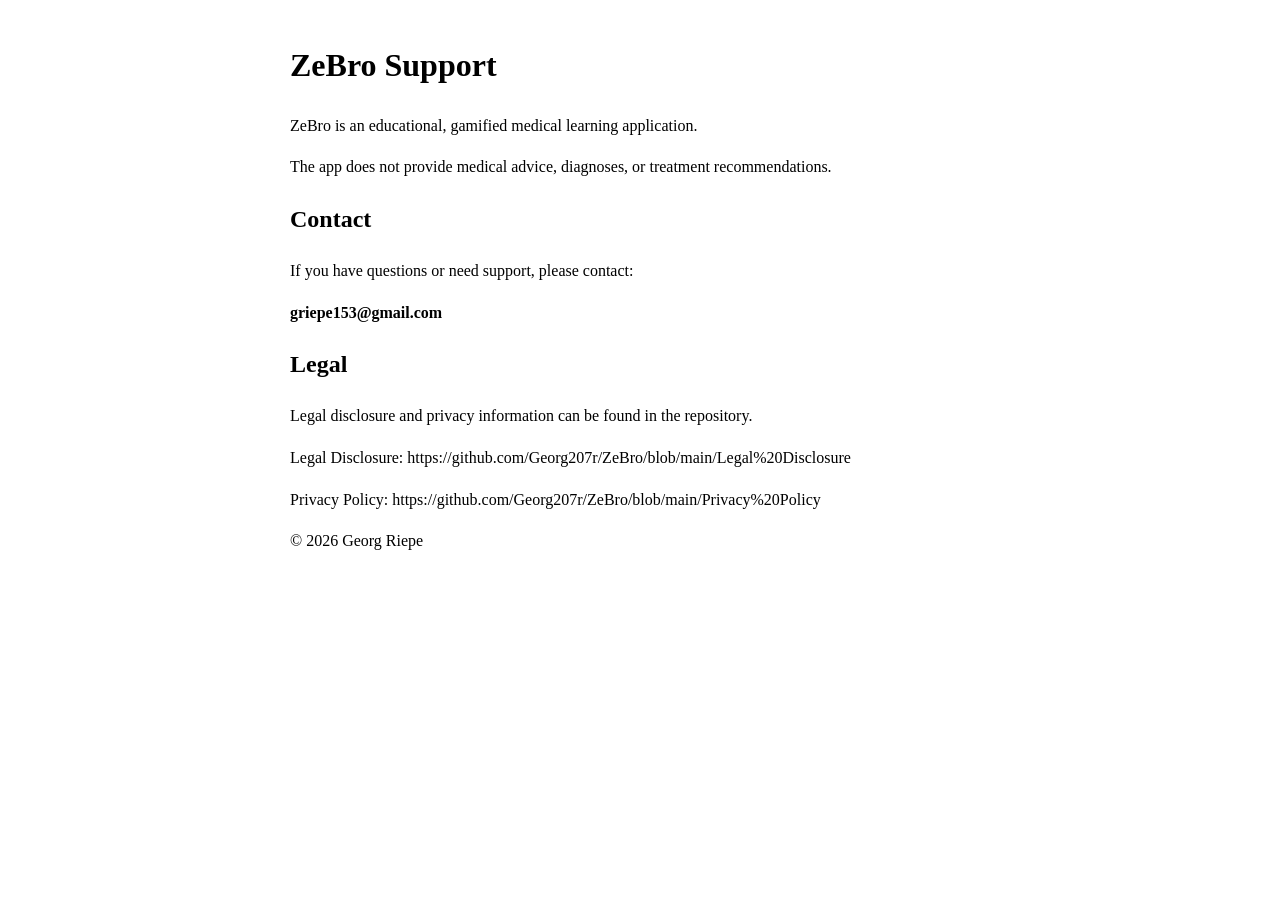
==== index.html @ 3da9a4c4 "Update index.html" ====
<!DOCTYPE html>
<html>
<head>
    <meta charset="UTF-8">
    <title>ZeBro Support</title>
</head>
<body style="font-family: -apple-system; max-width: 700px; margin: 40px auto; line-height: 1.6;">
    
    <h1>ZeBro Support</h1>

    <p>ZeBro is an educational, gamified medical learning application.</p>

    <p>The app does not provide medical advice, diagnoses, or treatment recommendations.</p>

    <h2>Contact</h2>
    <p>If you have questions or need support, please contact:</p>
    <p><strong>griepe153@gmail.com</strong></p>

    <h2>Legal</h2>
    <p>Legal disclosure and privacy information can be found in the repository.</p>
    <p>Legal Disclosure: https://github.com/Georg207r/ZeBro/blob/main/Legal%20Disclosure</p>
    <p>Privacy Policy: https://github.com/Georg207r/ZeBro/blob/main/Privacy%20Policy</p>
    
    

    <p>© 2026 Georg Riepe</p>

</body>
</html>
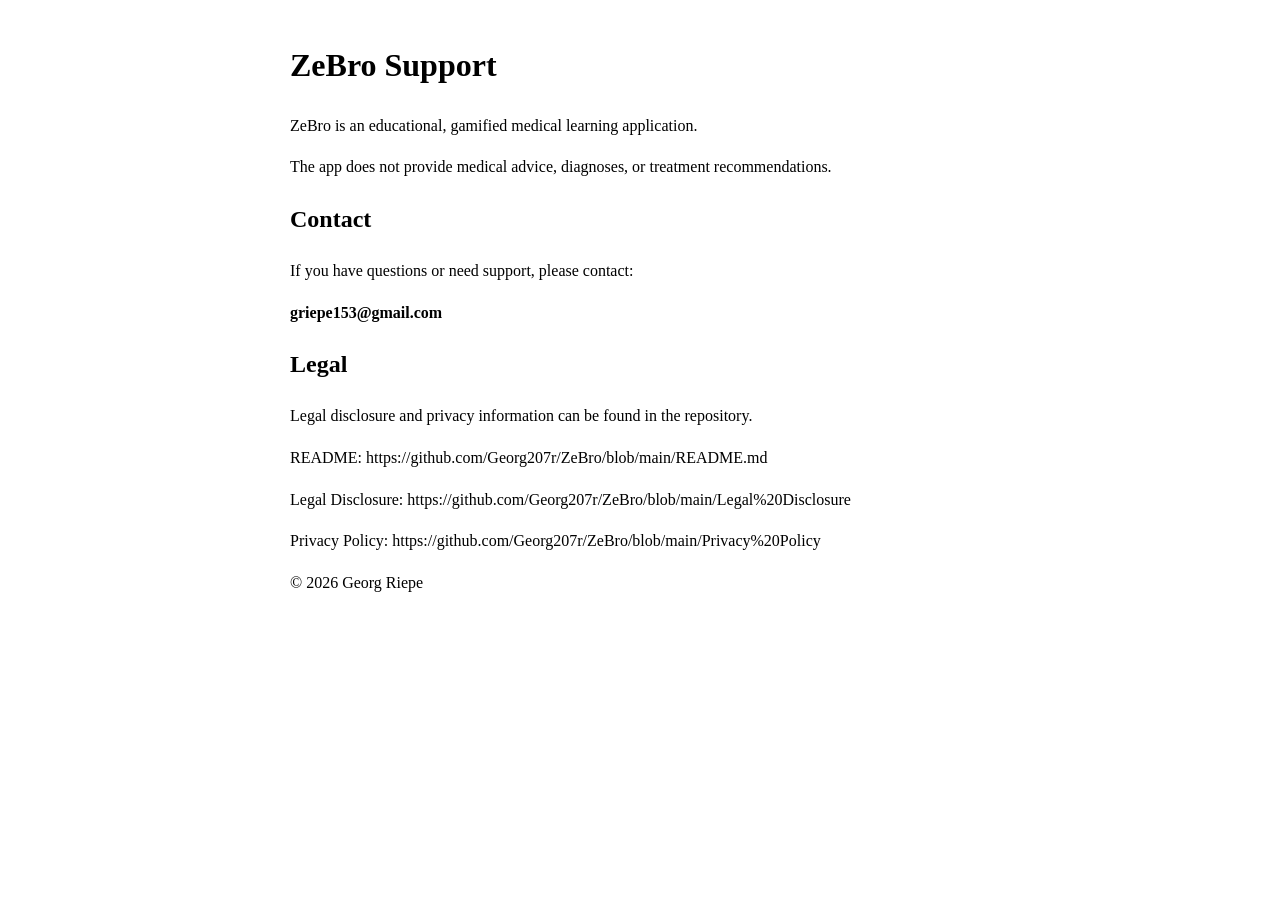
==== commit 92a9b18c: "Add README link to index.html" ====
--- a/index.html
+++ b/index.html
@@ -18,6 +18,7 @@
 
     <h2>Legal</h2>
     <p>Legal disclosure and privacy information can be found in the repository.</p>
+    <p>README: https://github.com/Georg207r/ZeBro/blob/main/README.md</p>
     <p>Legal Disclosure: https://github.com/Georg207r/ZeBro/blob/main/Legal%20Disclosure</p>
     <p>Privacy Policy: https://github.com/Georg207r/ZeBro/blob/main/Privacy%20Policy</p>
     
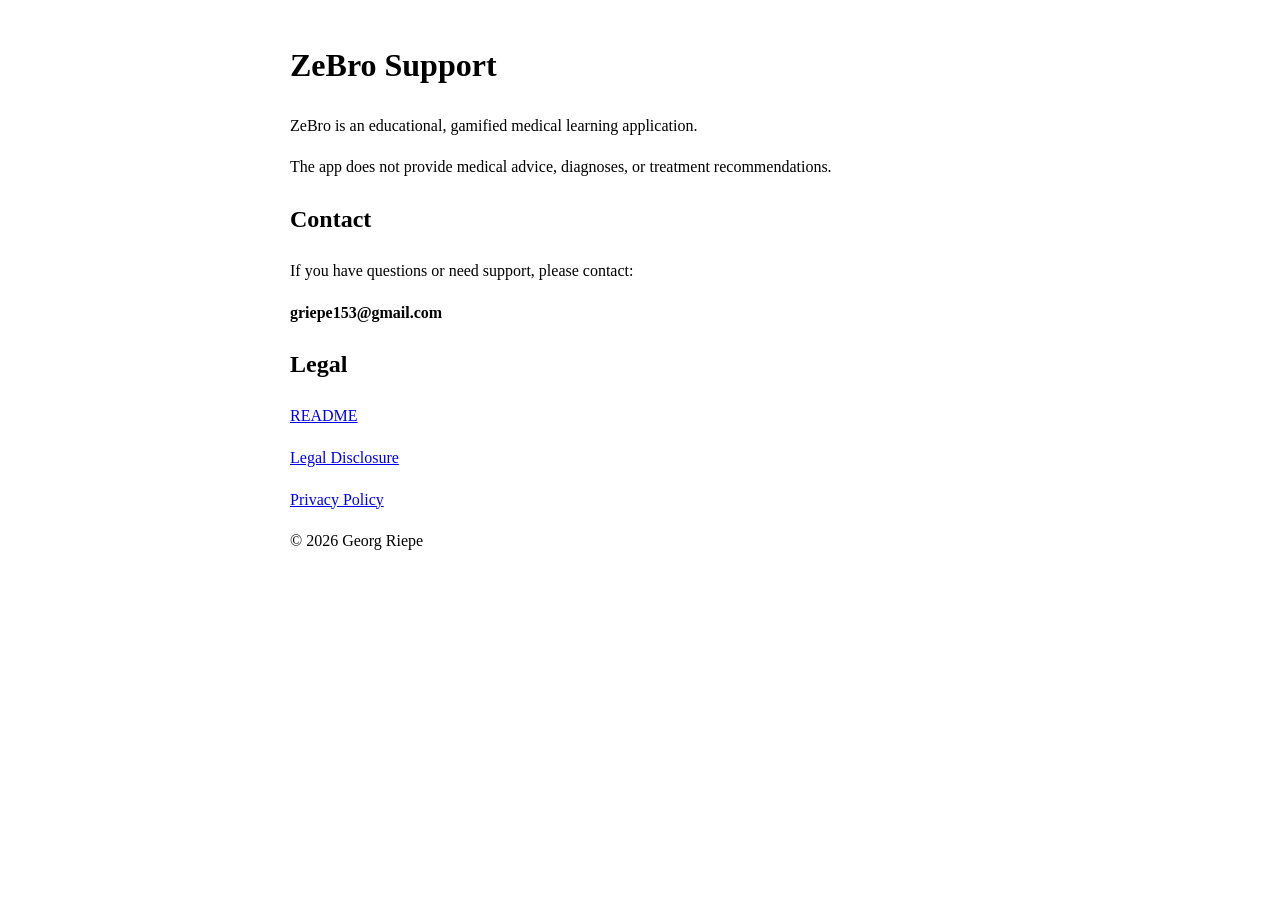
==== commit aeb788e0: "Enhance legal section with hyperlinks Added links to README, Legal Disclosure, and Privacy Policy." ====
--- a/index.html
+++ b/index.html
@@ -17,11 +17,25 @@
     <p><strong>griepe153@gmail.com</strong></p>
 
     <h2>Legal</h2>
-    <p>Legal disclosure and privacy information can be found in the repository.</p>
-    <p>README: https://github.com/Georg207r/ZeBro/blob/main/README.md</p>
-    <p>Legal Disclosure: https://github.com/Georg207r/ZeBro/blob/main/Legal%20Disclosure</p>
-    <p>Privacy Policy: https://github.com/Georg207r/ZeBro/blob/main/Privacy%20Policy</p>
+
+    <p>
+        <a href="https://github.com/Georg207r/ZeBro/blob/main/README.md" target="_blank">
+            README
+        </a>
+    </p>
     
+    <p>
+        <a href="https://github.com/Georg207r/ZeBro/blob/main/Legal%20Disclosure" target="_blank">
+            Legal Disclosure
+        </a>
+    </p>
+    
+    <p>
+        <a href="https://github.com/Georg207r/ZeBro/blob/main/Privacy%20Policy" target="_blank">
+            Privacy Policy
+        </a>
+    </p>
+
     
 
     <p>© 2026 Georg Riepe</p>
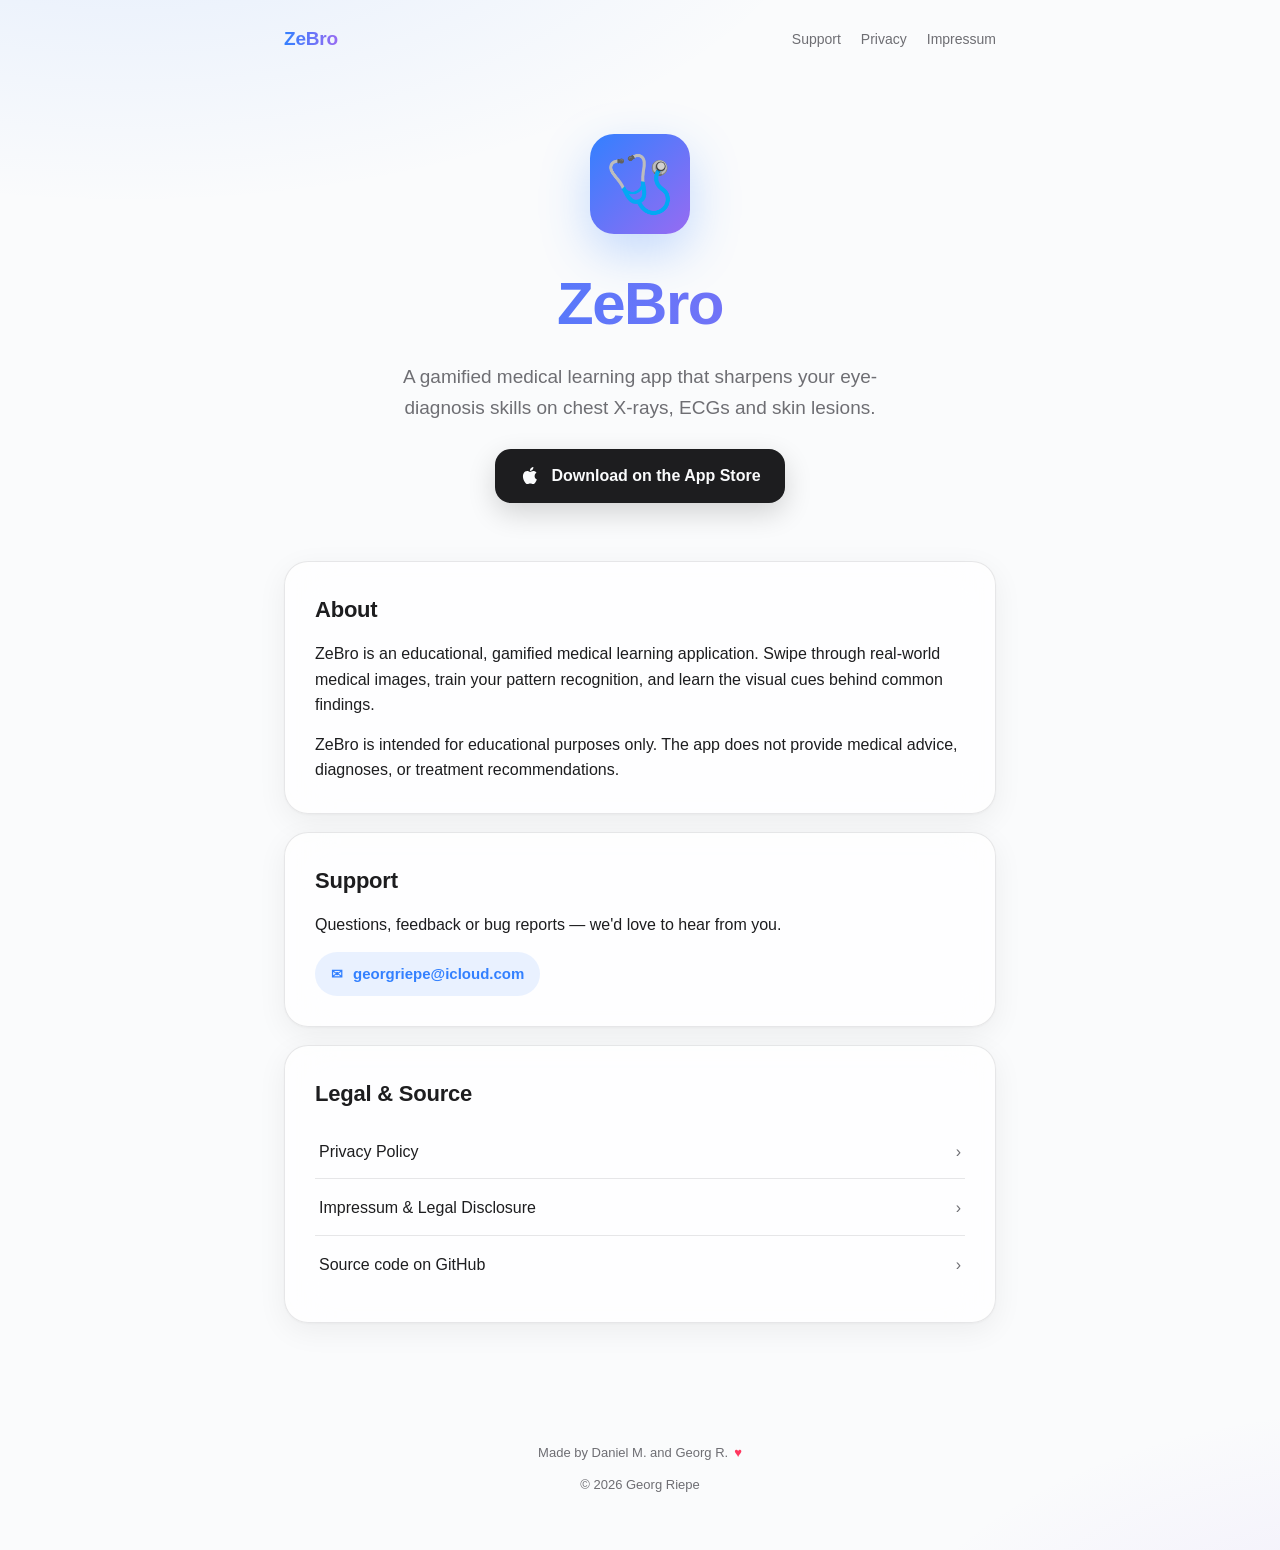
==== commit 984b4255: "Add files via upload" ====
--- a/index.html
+++ b/index.html
@@ -1,45 +1,64 @@
 <!DOCTYPE html>
-<html>
+<html lang="en">
 <head>
     <meta charset="UTF-8">
-    <title>ZeBro Support</title>
+    <meta name="viewport" content="width=device-width, initial-scale=1.0">
+    <title>ZeBro — Learn medicine by swiping</title>
+    <meta name="description" content="ZeBro is a gamified medical learning app that sharpens your eye-diagnosis skills on chest X-rays, ECGs and skin lesions.">
+    <link rel="stylesheet" href="styles.css">
 </head>
-<body style="font-family: -apple-system; max-width: 700px; margin: 40px auto; line-height: 1.6;">
-    
-    <h1>ZeBro Support</h1>
+<body>
+    <header class="site">
+        <a href="index.html" class="brand">ZeBro</a>
+        <nav class="site">
+            <a href="#support">Support</a>
+            <a href="privacy.html">Privacy</a>
+            <a href="impressum.html">Impressum</a>
+        </nav>
+    </header>
 
-    <p>ZeBro is an educational, gamified medical learning application.</p>
+    <main>
+        <section class="hero">
+            <div class="app-icon">🩺</div>
+            <h1>ZeBro</h1>
+            <p class="tagline">A gamified medical learning app that sharpens your eye-diagnosis skills on chest&nbsp;X-rays, ECGs and skin lesions.</p>
+            <a class="app-store-button" href="https://apps.apple.com/de/app/zebro/id6759303652">
+                <svg viewBox="0 0 24 24" fill="currentColor" aria-hidden="true">
+                    <path d="M17.05 12.04c-.02-2.36 1.93-3.49 2.02-3.55-1.1-1.61-2.81-1.83-3.42-1.85-1.45-.15-2.84.86-3.58.86-.74 0-1.88-.84-3.1-.82-1.58.02-3.06.93-3.87 2.36-1.65 2.87-.42 7.11 1.19 9.43.78 1.13 1.71 2.4 2.93 2.36 1.18-.05 1.62-.76 3.05-.76 1.42 0 1.82.76 3.07.74 1.27-.02 2.07-1.15 2.84-2.29.9-1.32 1.27-2.61 1.29-2.67-.03-.01-2.47-.95-2.49-3.77zM14.7 5.16c.65-.79 1.09-1.88.97-2.97-.94.04-2.07.62-2.74 1.4-.6.69-1.13 1.81-.99 2.87 1.05.08 2.11-.52 2.76-1.3z"/>
+                </svg>
+                Download on the App Store
+            </a>
+        </section>
 
-    <p>The app does not provide medical advice, diagnoses, or treatment recommendations.</p>
+        <section class="card">
+            <h2>About</h2>
+            <p>ZeBro is an educational, gamified medical learning application. Swipe through real-world medical images, train your pattern recognition, and learn the visual cues behind common findings.</p>
+            <p>ZeBro is intended for educational purposes only. The app does not provide medical advice, diagnoses, or treatment recommendations.</p>
+        </section>
 
-    <h2>Contact</h2>
-    <p>If you have questions or need support, please contact:</p>
-    <p><strong>griepe153@gmail.com</strong></p>
+        <section class="card" id="support">
+            <h2>Support</h2>
+            <p>Questions, feedback or bug reports — we'd love to hear from you.</p>
+            <div class="contact-grid">
+                <a class="contact-pill" href="mailto:georgriepe@icloud.com">
+                    <span class="icon">✉︎</span> georgriepe@icloud.com
+                </a>
+            </div>
+        </section>
 
-    <h2>Legal</h2>
+        <section class="card">
+            <h2>Legal &amp; Source</h2>
+            <ul class="links">
+                <li><a href="privacy.html">Privacy Policy</a></li>
+                <li><a href="impressum.html">Impressum &amp; Legal Disclosure</a></li>
+                <li><a href="https://github.com/Georg207r/ZeBro">Source code on GitHub</a></li>
+            </ul>
+        </section>
+    </main>
 
-    <p>
-        <a href="https://github.com/Georg207r/ZeBro/blob/main/README.md" target="_blank">
-            README
-        </a>
-    </p>
-    
-    <p>
-        <a href="https://github.com/Georg207r/ZeBro/blob/main/Legal%20Disclosure" target="_blank">
-            Legal Disclosure
-        </a>
-    </p>
-    
-    <p>
-        <a href="https://github.com/Georg207r/ZeBro/blob/main/Privacy%20Policy" target="_blank">
-            Privacy Policy
-        </a>
-    </p>
-
-    
-
-    <p>© 2026 Georg Riepe</p>
-
+    <footer class="site">
+        <p class="made">Made by Daniel M. and Georg R. <span class="heart">♥</span></p>
+        <p>© 2026 Georg Riepe</p>
+    </footer>
 </body>
 </html>
-
--- a/styles.css
+++ b/styles.css
@@ -0,0 +1,352 @@
+:root {
+    --bg: #FAFBFC;
+    --surface: rgba(255, 255, 255, 0.72);
+    --surface-solid: #ffffff;
+    --border: rgba(60, 60, 67, 0.12);
+    --text: #1d1d1f;
+    --text-muted: #6e6e73;
+    --blue: #3380FF;
+    --purple: #976BF2;
+    --shadow: 0 1px 3px rgba(0, 0, 0, 0.04), 0 8px 30px rgba(0, 0, 0, 0.06);
+}
+
+@media (prefers-color-scheme: dark) {
+    :root {
+        --bg: #0e0e10;
+        --surface: rgba(28, 28, 30, 0.72);
+        --surface-solid: #1c1c1e;
+        --border: rgba(255, 255, 255, 0.08);
+        --text: #f5f5f7;
+        --text-muted: #a1a1a6;
+        --shadow: 0 1px 3px rgba(0, 0, 0, 0.4), 0 12px 40px rgba(0, 0, 0, 0.4);
+    }
+}
+
+* { box-sizing: border-box; }
+
+html { scroll-behavior: smooth; }
+
+body {
+    font-family: -apple-system, BlinkMacSystemFont, "Segoe UI", Roboto, Helvetica, Arial, sans-serif;
+    margin: 0;
+    color: var(--text);
+    background:
+        radial-gradient(1200px 600px at 10% -10%, rgba(51, 128, 255, 0.12), transparent 60%),
+        radial-gradient(900px 500px at 110% 110%, rgba(151, 107, 242, 0.12), transparent 60%),
+        var(--bg);
+    min-height: 100vh;
+    line-height: 1.6;
+    -webkit-font-smoothing: antialiased;
+    -moz-osx-font-smoothing: grayscale;
+}
+
+a { color: var(--blue); }
+
+header.site {
+    max-width: 760px;
+    margin: 0 auto;
+    padding: 24px;
+    display: flex;
+    align-items: center;
+    justify-content: space-between;
+    gap: 16px;
+}
+
+.brand {
+    font-weight: 700;
+    font-size: 19px;
+    text-decoration: none;
+    letter-spacing: -0.01em;
+    background: linear-gradient(90deg, var(--blue), var(--purple));
+    -webkit-background-clip: text;
+    background-clip: text;
+    color: transparent;
+}
+
+nav.site {
+    display: flex;
+    gap: 20px;
+    flex-wrap: wrap;
+}
+
+nav.site a {
+    color: var(--text-muted);
+    text-decoration: none;
+    font-size: 14px;
+    font-weight: 500;
+    transition: color 0.15s ease;
+}
+
+nav.site a:hover { color: var(--text); }
+
+main {
+    max-width: 760px;
+    margin: 0 auto;
+    padding: 0 24px 64px;
+}
+
+.hero {
+    text-align: center;
+    padding: 56px 16px 40px;
+}
+
+.app-icon {
+    width: 100px;
+    height: 100px;
+    border-radius: 24px;
+    background: linear-gradient(135deg, var(--blue), var(--purple));
+    display: flex;
+    align-items: center;
+    justify-content: center;
+    margin: 0 auto 22px;
+    box-shadow: 0 18px 50px rgba(51, 128, 255, 0.28);
+    color: white;
+    font-size: 56px;
+    line-height: 1;
+}
+
+.hero h1 {
+    font-size: 60px;
+    font-weight: 700;
+    letter-spacing: -0.025em;
+    margin: 0 0 10px;
+    background: linear-gradient(90deg, var(--blue), var(--purple));
+    -webkit-background-clip: text;
+    background-clip: text;
+    color: transparent;
+}
+
+.hero .tagline {
+    font-size: 19px;
+    color: var(--text-muted);
+    max-width: 540px;
+    margin: 0 auto 26px;
+}
+
+.app-store-button {
+    display: inline-flex;
+    align-items: center;
+    gap: 10px;
+    padding: 14px 24px;
+    background: var(--text);
+    color: var(--bg);
+    border-radius: 16px;
+    text-decoration: none;
+    font-weight: 600;
+    font-size: 16px;
+    transition: transform 0.15s ease, box-shadow 0.15s ease;
+    box-shadow: 0 10px 28px rgba(0, 0, 0, 0.16);
+}
+
+.app-store-button:hover {
+    transform: translateY(-1px);
+    box-shadow: 0 14px 34px rgba(0, 0, 0, 0.2);
+}
+
+.app-store-button svg {
+    width: 22px;
+    height: 22px;
+}
+
+.card {
+    background: var(--surface);
+    backdrop-filter: saturate(180%) blur(24px);
+    -webkit-backdrop-filter: saturate(180%) blur(24px);
+    border: 1px solid var(--border);
+    border-radius: 24px;
+    padding: 30px;
+    margin: 18px 0;
+    box-shadow: var(--shadow);
+}
+
+.card h2 {
+    margin: 0 0 14px;
+    font-size: 22px;
+    font-weight: 600;
+    letter-spacing: -0.01em;
+}
+
+.card h3 {
+    margin: 22px 0 8px;
+    font-size: 17px;
+    font-weight: 600;
+}
+
+.card p {
+    margin: 0 0 14px;
+    color: var(--text);
+}
+
+.card p:last-child { margin-bottom: 0; }
+
+.contact-grid {
+    display: flex;
+    flex-wrap: wrap;
+    gap: 12px;
+    margin-top: 4px;
+}
+
+.contact-pill {
+    display: inline-flex;
+    align-items: center;
+    gap: 10px;
+    padding: 10px 16px;
+    border-radius: 999px;
+    background: rgba(51, 128, 255, 0.10);
+    color: var(--blue);
+    text-decoration: none;
+    font-weight: 600;
+    font-size: 15px;
+    transition: background 0.15s ease, transform 0.15s ease;
+}
+
+.contact-pill:hover {
+    background: rgba(51, 128, 255, 0.16);
+    transform: translateY(-1px);
+}
+
+.contact-pill .icon {
+    font-size: 14px;
+}
+
+.card ul.links {
+    list-style: none;
+    padding: 0;
+    margin: 0;
+    display: flex;
+    flex-direction: column;
+    gap: 2px;
+}
+
+.card ul.links li a {
+    display: flex;
+    align-items: center;
+    justify-content: space-between;
+    padding: 14px 4px;
+    color: var(--text);
+    text-decoration: none;
+    border-bottom: 1px solid var(--border);
+    font-weight: 500;
+    transition: color 0.15s ease;
+}
+
+.card ul.links li:last-child a { border-bottom: none; }
+
+.card ul.links li a:hover { color: var(--blue); }
+
+.card ul.links li a::after {
+    content: "›";
+    color: var(--text-muted);
+    font-weight: 400;
+    transition: transform 0.15s ease;
+}
+
+.card ul.links li a:hover::after { transform: translateX(2px); }
+
+.note {
+    background: rgba(51, 128, 255, 0.08);
+    border-left: 3px solid var(--blue);
+    padding: 14px 18px;
+    border-radius: 12px;
+    font-size: 14px;
+    color: var(--text-muted);
+    margin: 0 0 28px;
+}
+
+.legal-content h1 {
+    font-size: 36px;
+    letter-spacing: -0.02em;
+    margin: 0 0 8px;
+}
+
+.legal-content > .lang-label {
+    display: inline-block;
+    font-size: 12px;
+    font-weight: 700;
+    letter-spacing: 0.08em;
+    color: var(--text-muted);
+    text-transform: uppercase;
+    padding: 6px 12px;
+    border-radius: 999px;
+    background: var(--border);
+    margin-bottom: 24px;
+}
+
+.legal-content h2 {
+    margin-top: 32px;
+    font-size: 22px;
+    font-weight: 600;
+    letter-spacing: -0.01em;
+}
+
+.legal-content h2:first-of-type { margin-top: 8px; }
+
+.legal-content h3 {
+    margin: 24px 0 8px;
+    font-size: 17px;
+    font-weight: 600;
+}
+
+.legal-content p {
+    color: var(--text);
+    margin: 0 0 14px;
+}
+
+.legal-content address {
+    font-style: normal;
+    color: var(--text);
+    margin: 8px 0 20px;
+}
+
+.divider {
+    height: 1px;
+    background: var(--border);
+    margin: 48px 0;
+    border: 0;
+}
+
+.back-link {
+    display: inline-flex;
+    align-items: center;
+    gap: 6px;
+    color: var(--text-muted);
+    text-decoration: none;
+    font-size: 14px;
+    font-weight: 500;
+    margin-bottom: 20px;
+    transition: color 0.15s ease;
+}
+
+.back-link:hover { color: var(--blue); }
+
+footer.site {
+    max-width: 760px;
+    margin: 0 auto;
+    padding: 32px 24px 48px;
+    text-align: center;
+    color: var(--text-muted);
+    font-size: 13px;
+}
+
+footer.site p { margin: 6px 0; }
+
+footer.site .made {
+    display: inline-flex;
+    align-items: center;
+    gap: 6px;
+    font-weight: 500;
+}
+
+footer.site .heart { color: #ff375f; }
+
+@media (max-width: 600px) {
+    main { padding: 0 16px 48px; }
+    header.site { padding: 20px 16px; }
+    footer.site { padding: 24px 16px 40px; }
+    .hero { padding: 36px 4px 28px; }
+    .hero h1 { font-size: 42px; }
+    .hero .tagline { font-size: 17px; }
+    .card { padding: 22px; border-radius: 20px; }
+    .legal-content h1 { font-size: 30px; }
+    .app-icon { width: 88px; height: 88px; font-size: 48px; }
+}
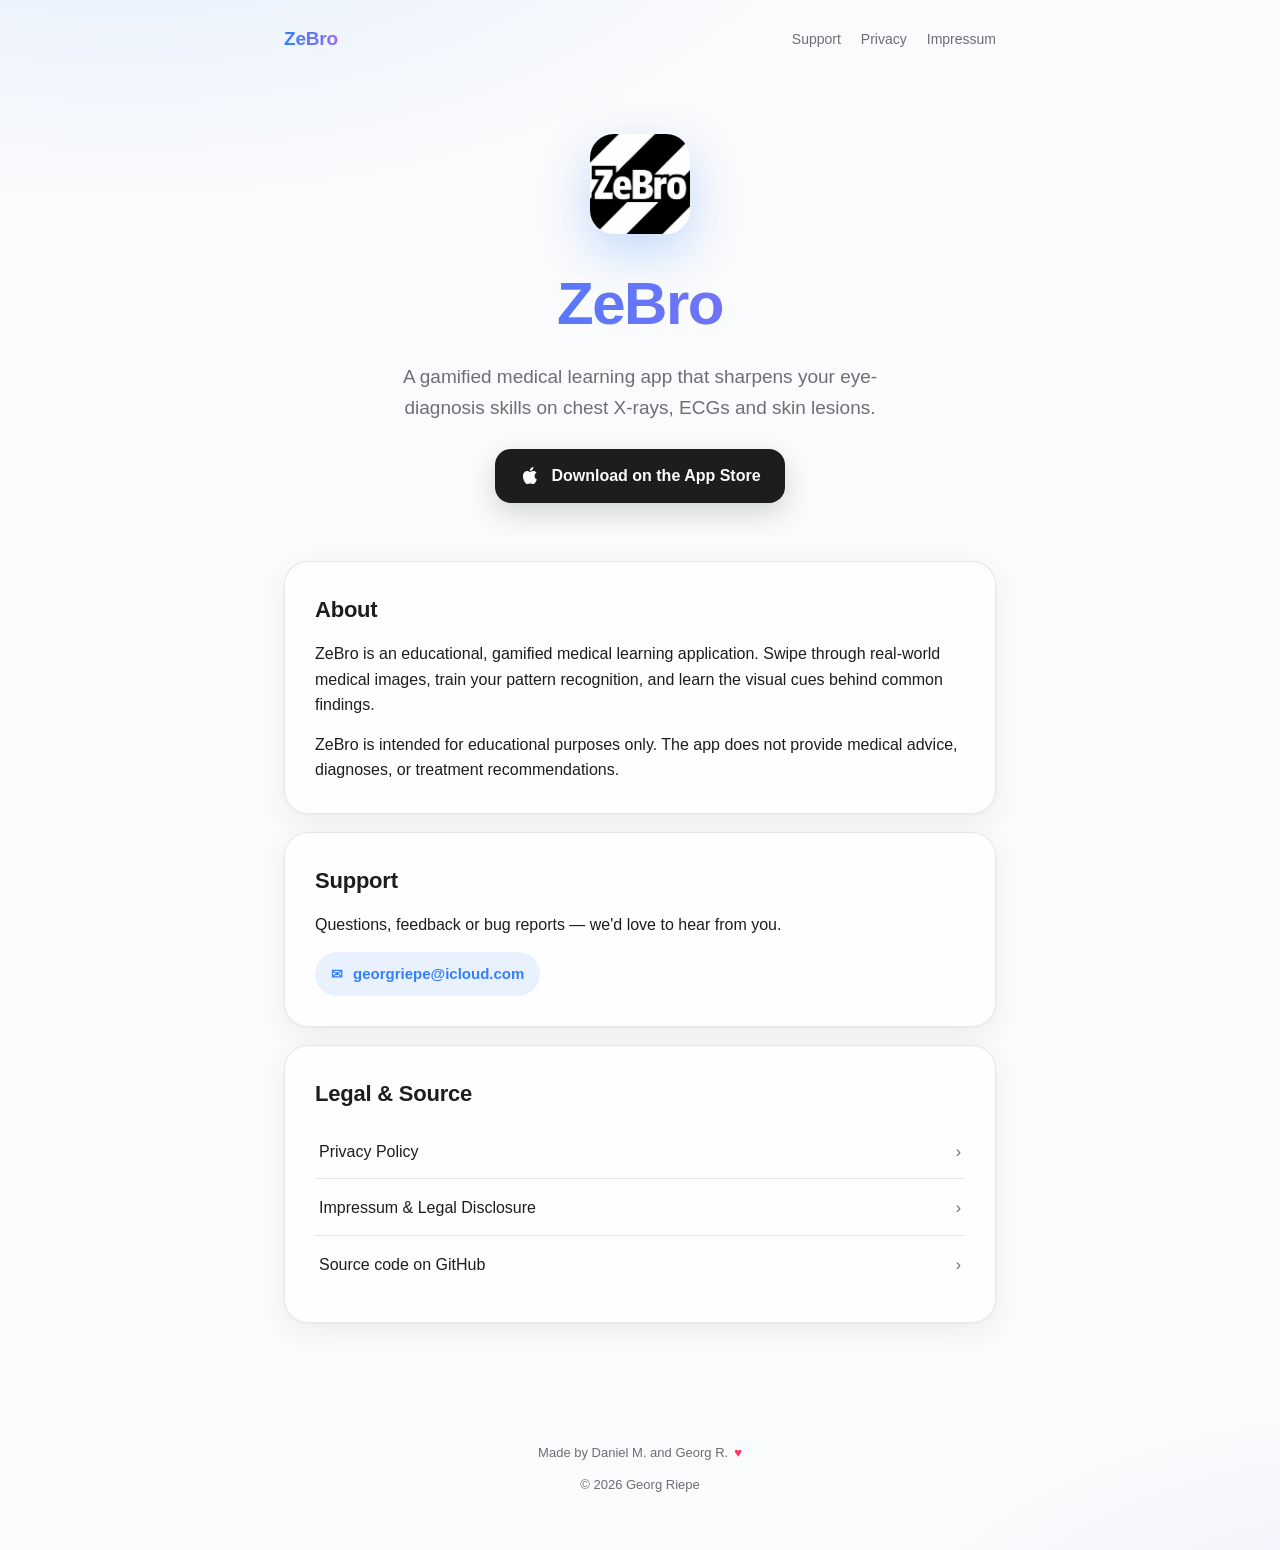
==== commit ed61b500: "app icon" ====
--- a/index.html
+++ b/index.html
@@ -19,7 +19,7 @@
 
     <main>
         <section class="hero">
-            <div class="app-icon">🩺</div>
+            <img class="app-icon" src="ChatGPT Image 13. Juli 2025, 15_27_40.png" alt="ZeBro app icon">
             <h1>ZeBro</h1>
             <p class="tagline">A gamified medical learning app that sharpens your eye-diagnosis skills on chest&nbsp;X-rays, ECGs and skin lesions.</p>
             <a class="app-store-button" href="https://apps.apple.com/de/app/zebro/id6759303652">
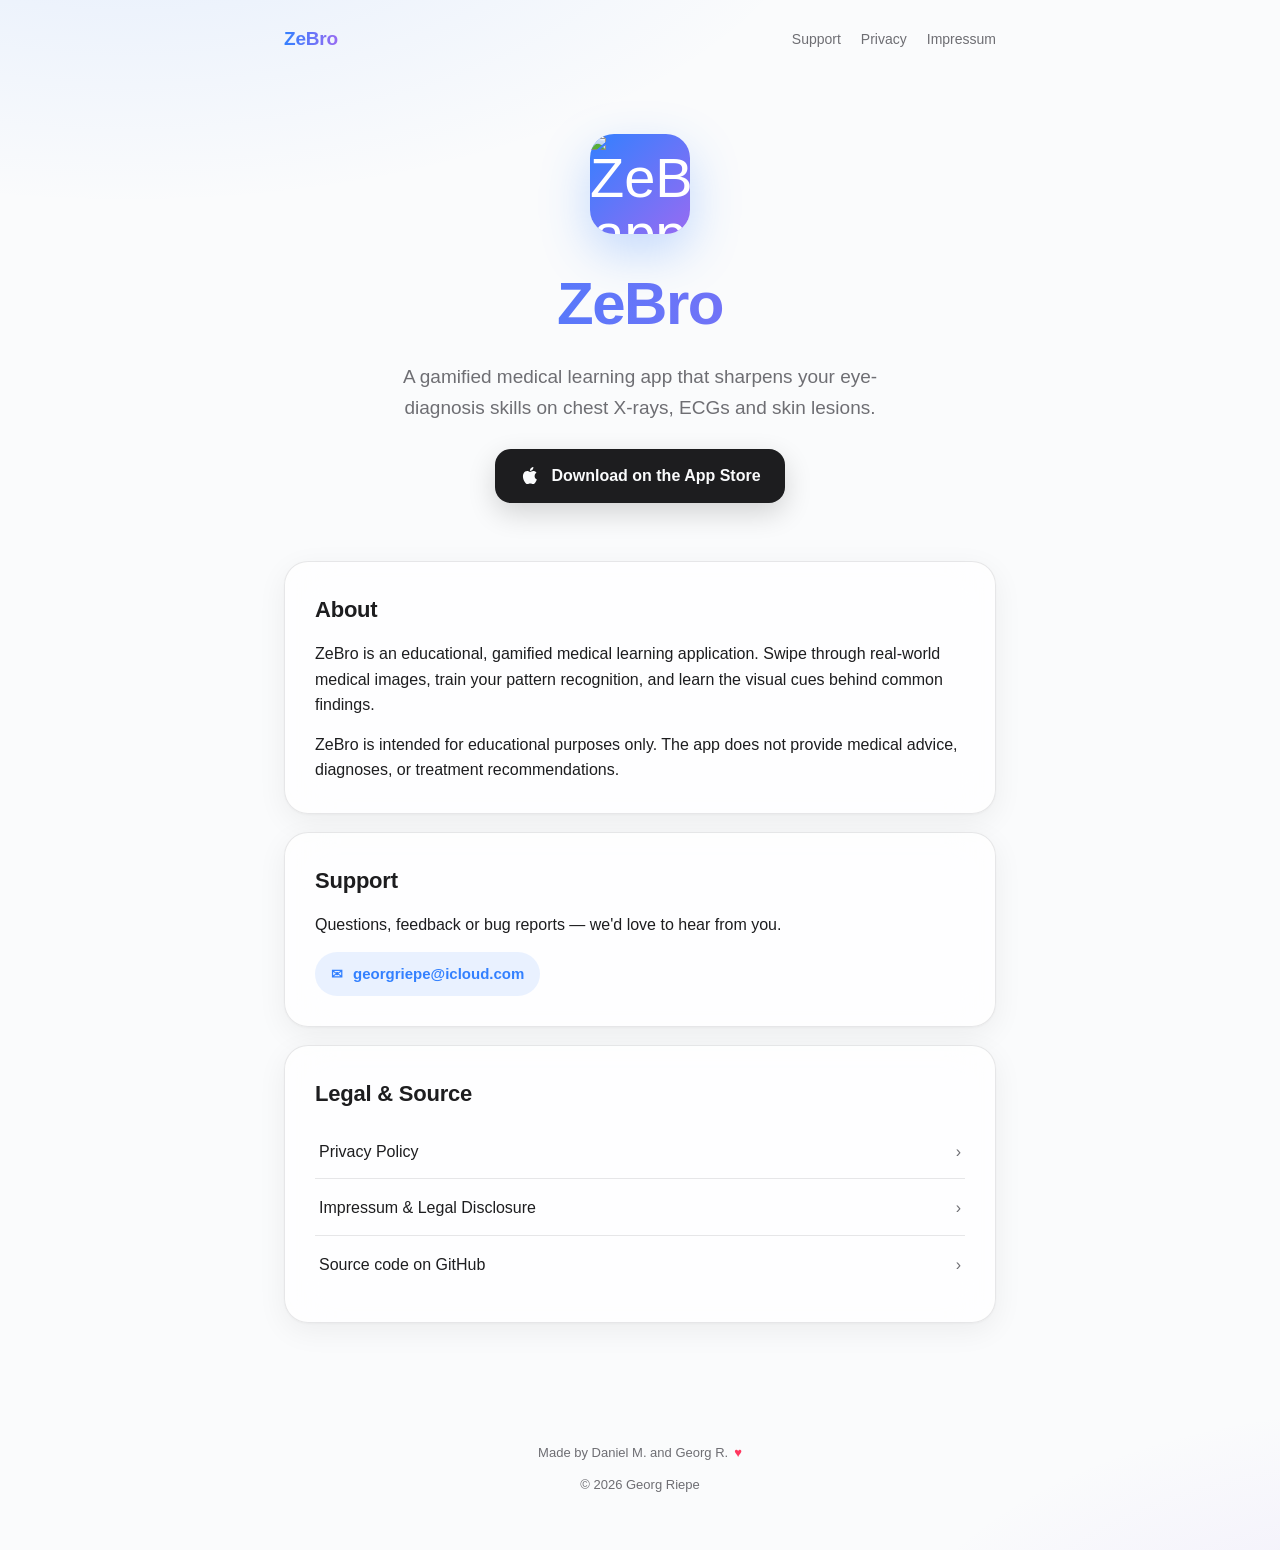
==== commit d10b0f56: "logo" ====
--- a/index.html
+++ b/index.html
@@ -19,7 +19,7 @@
 
     <main>
         <section class="hero">
-            <img class="app-icon" src="ChatGPT Image 13. Juli 2025, 15_27_40.png" alt="ZeBro app icon">
+            <img class="app-icon" src="logo.png" alt="ZeBro app icon">
             <h1>ZeBro</h1>
             <p class="tagline">A gamified medical learning app that sharpens your eye-diagnosis skills on chest&nbsp;X-rays, ECGs and skin lesions.</p>
             <a class="app-store-button" href="https://apps.apple.com/de/app/zebro/id6759303652">
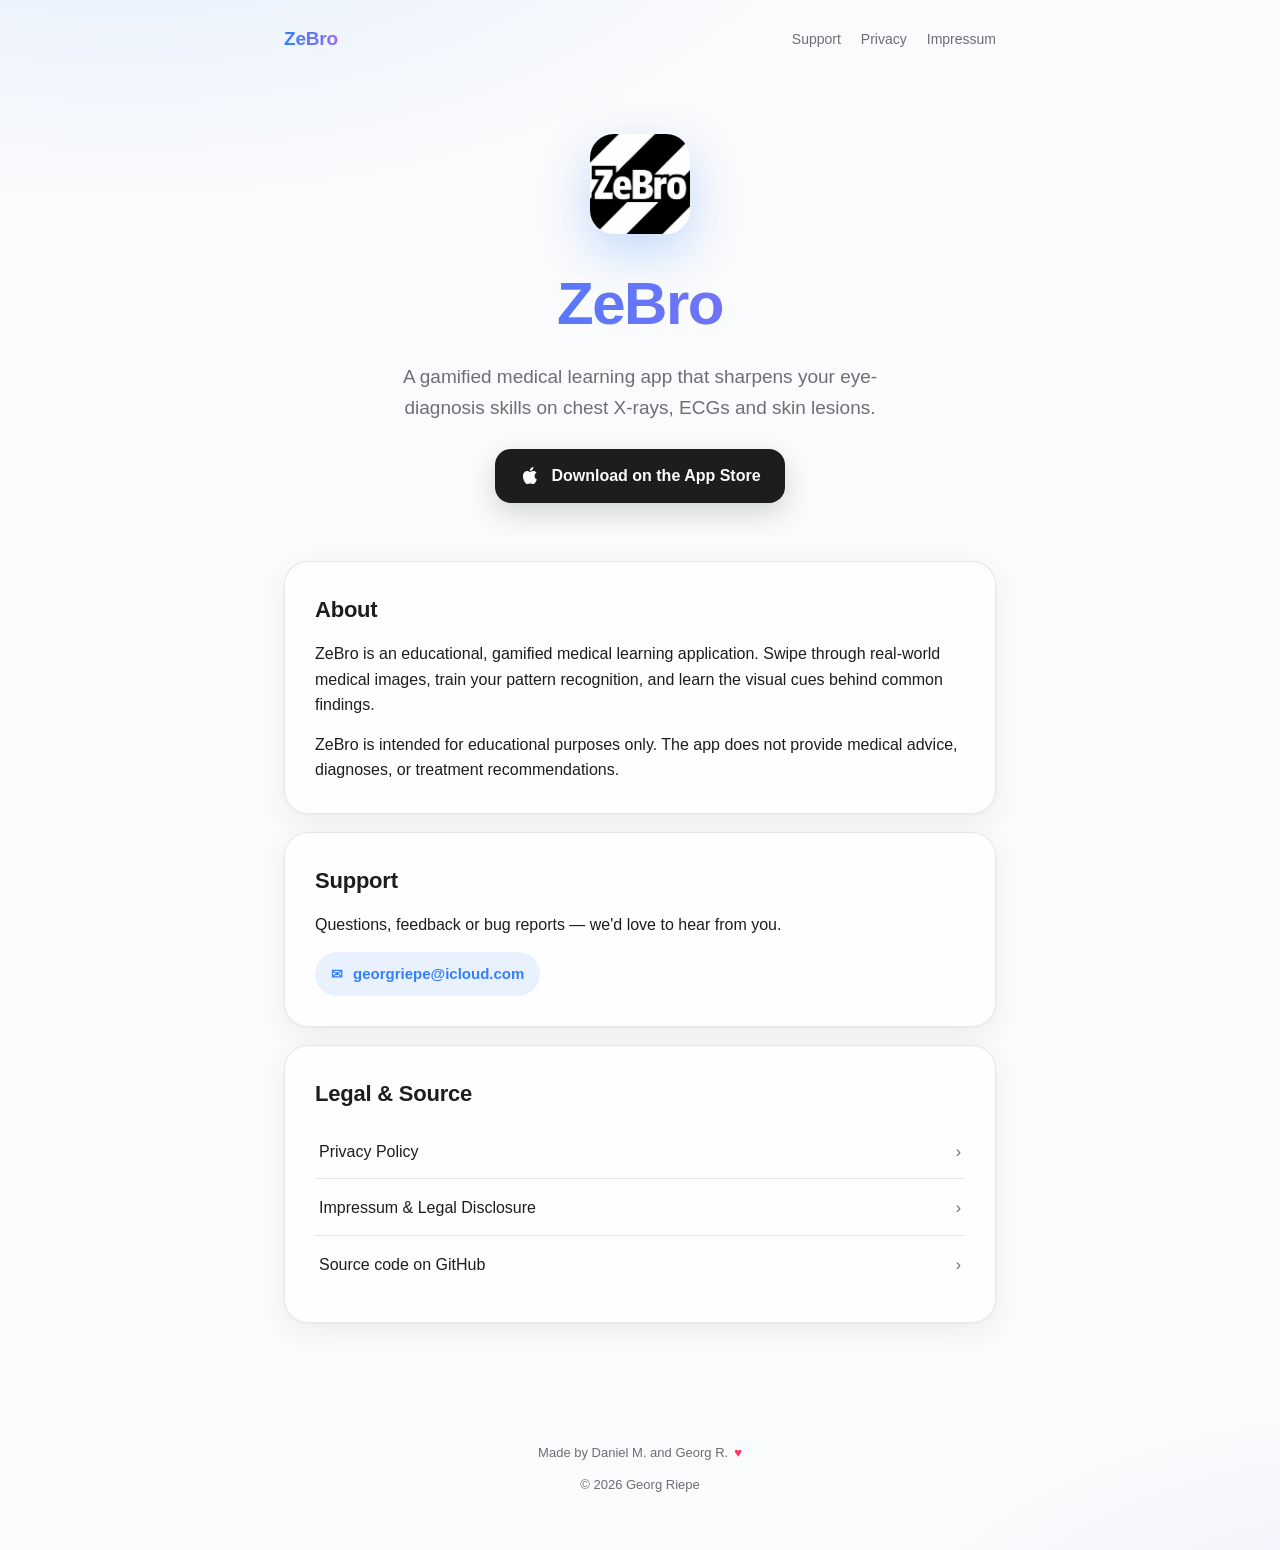
==== commit 34da0b2e: "Update index.html" ====
--- a/index.html
+++ b/index.html
@@ -19,7 +19,7 @@
 
     <main>
         <section class="hero">
-            <img class="app-icon" src="logo.png" alt="ZeBro app icon">
+            <img class="app-icon" src="Logo.png" alt="ZeBro app icon">
             <h1>ZeBro</h1>
             <p class="tagline">A gamified medical learning app that sharpens your eye-diagnosis skills on chest&nbsp;X-rays, ECGs and skin lesions.</p>
             <a class="app-store-button" href="https://apps.apple.com/de/app/zebro/id6759303652">
